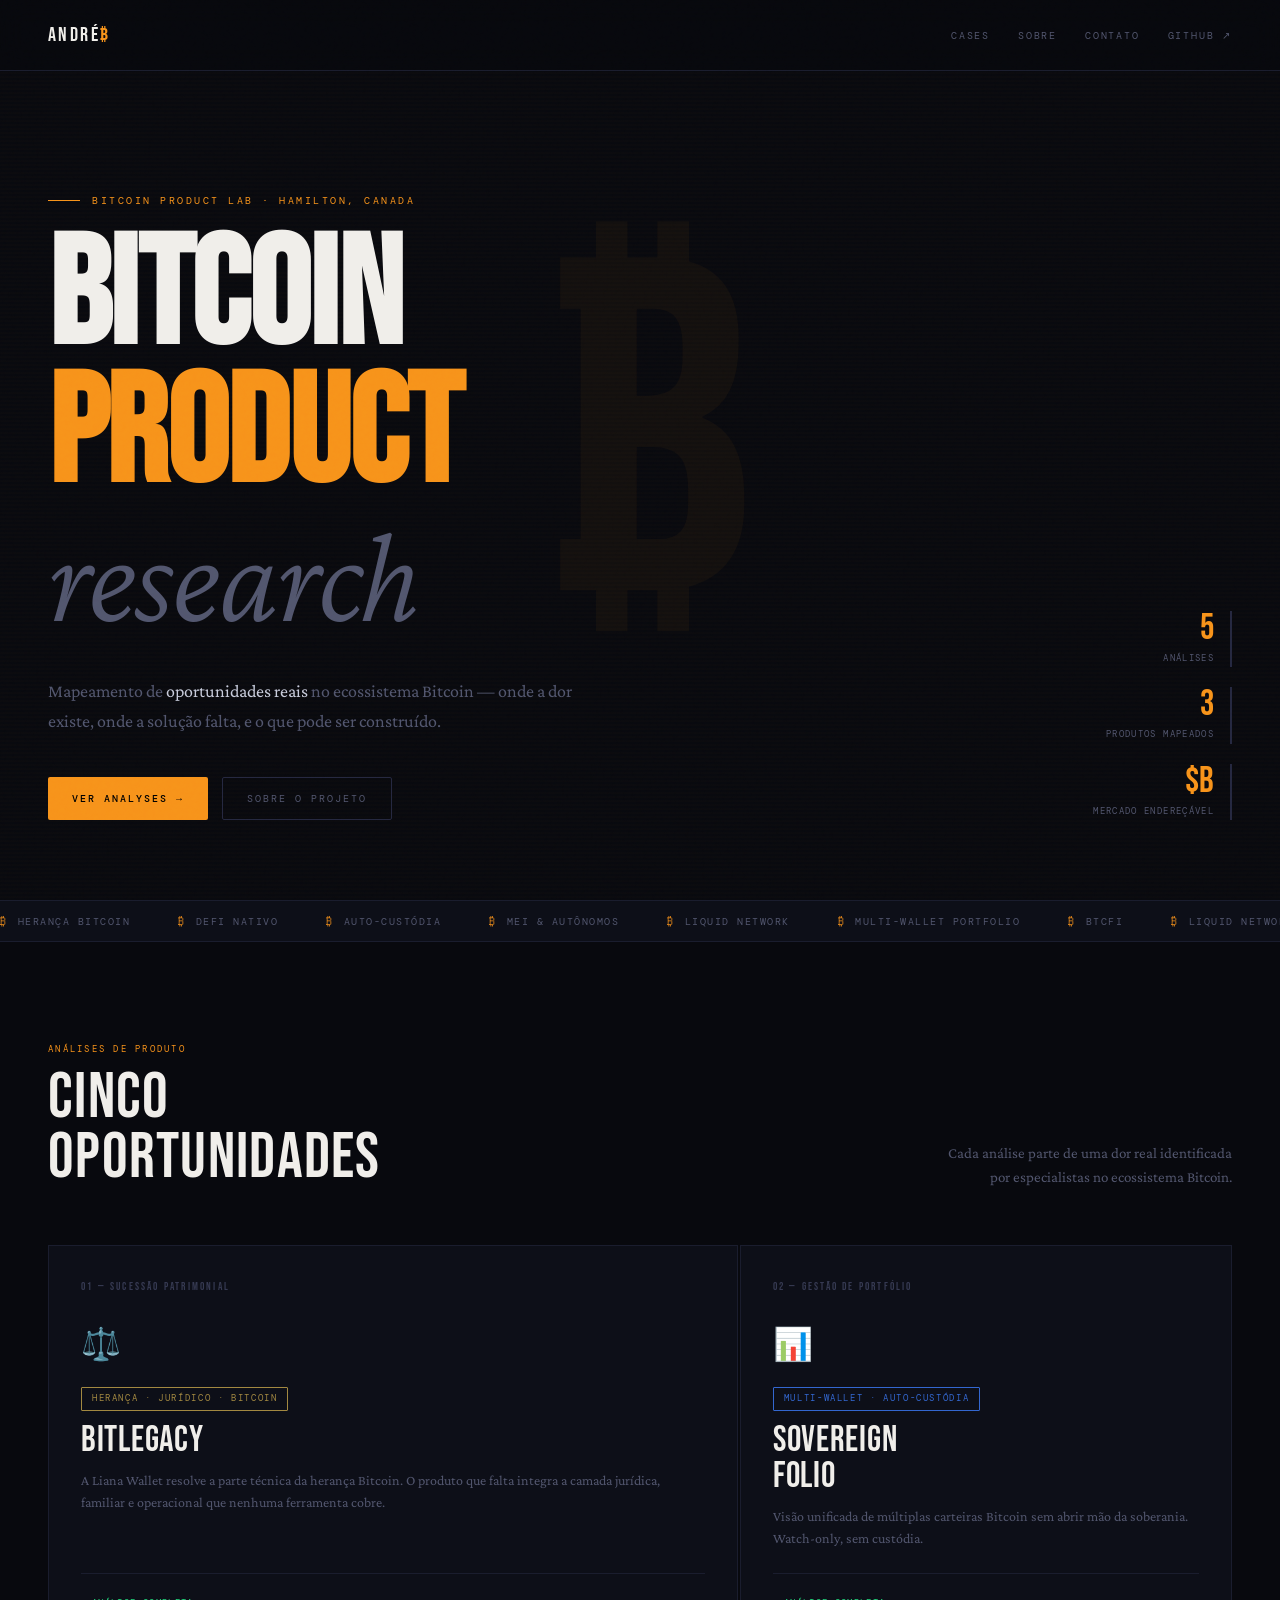
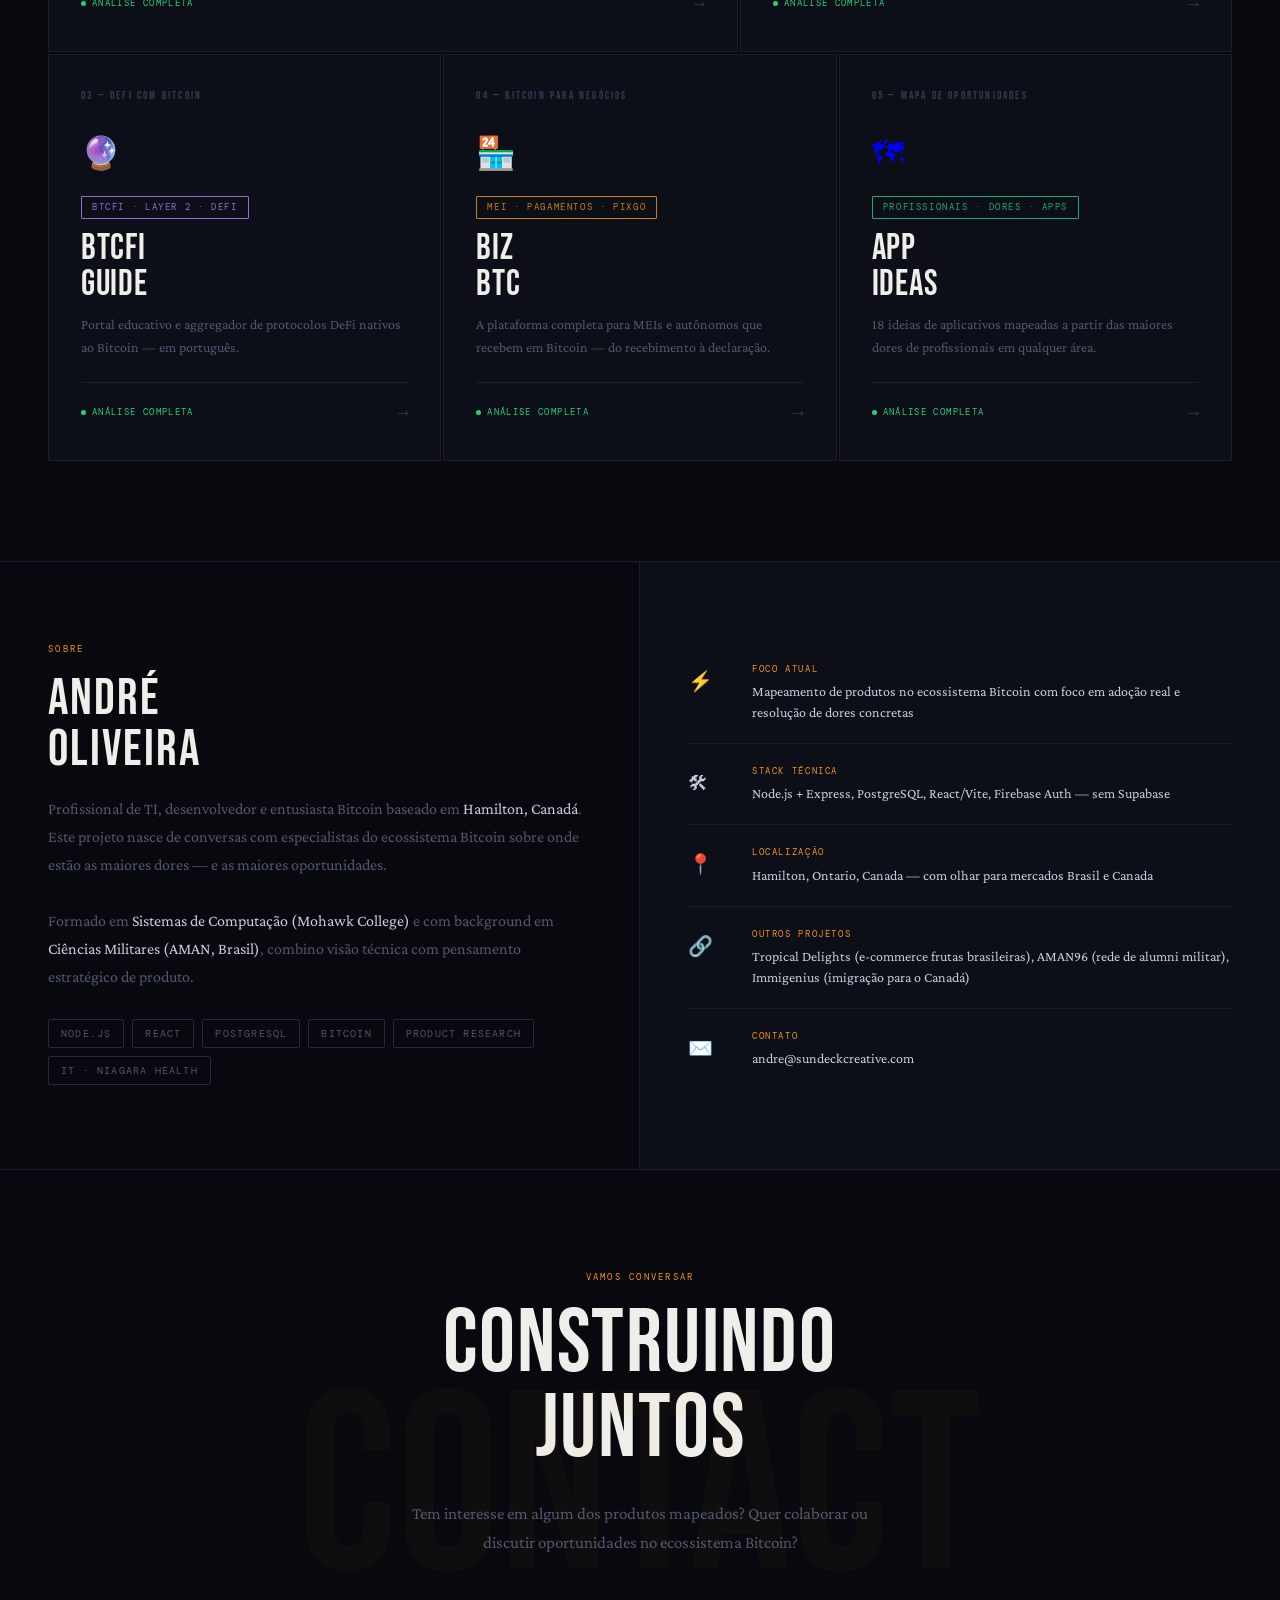
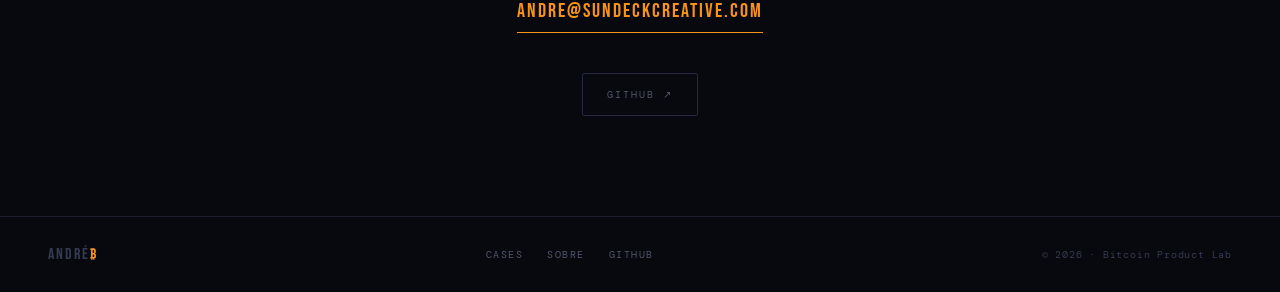
==== index.html @ 343fd231 "Add files via upload" ====
<!DOCTYPE html>
<html lang="pt-BR">
<head>
<meta charset="UTF-8">
<meta name="viewport" content="width=device-width, initial-scale=1.0">
<title>André Oliveira — Bitcoin Product Lab</title>
<meta name="description" content="Pesquisa e análise de produtos no ecossistema Bitcoin. Oportunidades reais, dores reais.">
<link rel="preconnect" href="https://fonts.googleapis.com">
<link href="https://fonts.googleapis.com/css2?family=Bebas+Neue&family=Crimson+Pro:ital,wght@0,300;0,400;0,600;1,300;1,400&family=DM+Mono:wght@300;400;500&display=swap" rel="stylesheet">
<style>
  *, *::before, *::after { box-sizing: border-box; margin: 0; padding: 0; }

  :root {
    --bg: #08090e;
    --s1: #0d0f18;
    --s2: #121520;
    --border: #1a1d2e;
    --border2: #252840;
    --btc: #f7931a;
    --btc-dim: rgba(247,147,26,0.08);
    --white: #f0eeea;
    --muted: #52566e;
    --muted2: #363a52;
    --text: #c8ccdc;
    --green: #22d37a;
  }

  html { scroll-behavior: smooth; }

  body {
    background: var(--bg);
    color: var(--text);
    font-family: 'DM Mono', monospace;
    font-size: 12px;
    line-height: 1.7;
    overflow-x: hidden;
    cursor: crosshair;
  }

  /* ── GRAIN ── */
  body::after {
    content: '';
    position: fixed; inset: 0;
    background-image: url("data:image/svg+xml,%3Csvg viewBox='0 0 256 256' xmlns='http://www.w3.org/2000/svg'%3E%3Cfilter id='n'%3E%3CfeTurbulence type='fractalNoise' baseFrequency='0.85' numOctaves='4' stitchTiles='stitch'/%3E%3C/filter%3E%3Crect width='100%25' height='100%25' filter='url(%23n)' opacity='0.035'/%3E%3C/svg%3E");
    pointer-events: none;
    z-index: 9999;
    mix-blend-mode: overlay;
  }

  /* ── NAV ── */
  nav {
    position: fixed; top: 0; left: 0; right: 0;
    z-index: 100;
    display: flex;
    justify-content: space-between;
    align-items: center;
    padding: 18px 48px;
    background: rgba(8,9,14,0.85);
    backdrop-filter: blur(12px);
    border-bottom: 1px solid var(--border);
  }

  .nav-logo {
    font-family: 'Bebas Neue', sans-serif;
    font-size: 20px;
    letter-spacing: 0.12em;
    color: var(--white);
    text-decoration: none;
  }

  .nav-logo span { color: var(--btc); }

  .nav-links {
    display: flex;
    gap: 28px;
    list-style: none;
  }

  .nav-links a {
    color: var(--muted);
    text-decoration: none;
    font-size: 10px;
    letter-spacing: 0.18em;
    text-transform: uppercase;
    transition: color 0.2s;
  }

  .nav-links a:hover { color: var(--btc); }

  /* ── HERO ── */
  .hero {
    min-height: 100vh;
    display: flex;
    flex-direction: column;
    justify-content: flex-end;
    padding: 0 48px 80px;
    position: relative;
    overflow: hidden;
  }

  /* big BTC background letter */
  .hero-bg-letter {
    position: absolute;
    top: 50%;
    left: 50%;
    transform: translate(-50%, -50%);
    font-family: 'Bebas Neue', sans-serif;
    font-size: clamp(300px, 40vw, 600px);
    color: rgba(247,147,26,0.04);
    pointer-events: none;
    user-select: none;
    letter-spacing: -0.05em;
    line-height: 1;
  }

  /* scan lines */
  .hero::before {
    content: '';
    position: absolute; inset: 0;
    background: repeating-linear-gradient(
      0deg,
      transparent,
      transparent 2px,
      rgba(247,147,26,0.012) 2px,
      rgba(247,147,26,0.012) 4px
    );
    pointer-events: none;
  }

  .hero-eyebrow {
    font-size: 10px;
    letter-spacing: 0.25em;
    text-transform: uppercase;
    color: var(--btc);
    margin-bottom: 20px;
    display: flex;
    align-items: center;
    gap: 12px;
    animation: fadeUp 0.8s ease both;
  }

  .hero-eyebrow::before {
    content: '';
    width: 32px; height: 1px;
    background: var(--btc);
  }

  h1 {
    font-family: 'Bebas Neue', sans-serif;
    font-size: clamp(72px, 12vw, 180px);
    line-height: 0.9;
    letter-spacing: -0.01em;
    color: var(--white);
    margin-bottom: 32px;
    animation: fadeUp 0.8s ease 0.1s both;
  }

  h1 .accent { color: var(--btc); }
  h1 .italic {
    font-family: 'Crimson Pro', serif;
    font-style: italic;
    font-weight: 300;
    font-size: 0.85em;
    color: var(--muted);
  }

  .hero-desc {
    max-width: 560px;
    font-family: 'Crimson Pro', serif;
    font-size: 18px;
    line-height: 1.7;
    color: var(--muted);
    margin-bottom: 40px;
    animation: fadeUp 0.8s ease 0.2s both;
  }

  .hero-desc strong { color: var(--text); font-weight: 400; }

  .hero-cta {
    display: flex;
    gap: 14px;
    animation: fadeUp 0.8s ease 0.3s both;
    flex-wrap: wrap;
  }

  .btn {
    display: inline-flex;
    align-items: center;
    gap: 8px;
    text-decoration: none;
    font-size: 10px;
    letter-spacing: 0.2em;
    text-transform: uppercase;
    padding: 12px 24px;
    border-radius: 2px;
    transition: all 0.2s;
    cursor: pointer;
  }

  .btn-primary {
    background: var(--btc);
    color: #000;
    font-weight: 500;
  }

  .btn-primary:hover {
    background: #ffa940;
    transform: translateY(-1px);
  }

  .btn-secondary {
    border: 1px solid var(--border2);
    color: var(--muted);
  }

  .btn-secondary:hover {
    border-color: var(--btc);
    color: var(--btc);
  }

  .hero-stats {
    position: absolute;
    right: 48px;
    bottom: 80px;
    display: flex;
    flex-direction: column;
    gap: 20px;
    animation: fadeUp 0.8s ease 0.4s both;
  }

  .hero-stat {
    text-align: right;
    border-right: 2px solid var(--border2);
    padding-right: 16px;
  }

  .stat-n {
    font-family: 'Bebas Neue', sans-serif;
    font-size: 36px;
    line-height: 1;
    color: var(--btc);
    display: block;
  }

  .stat-l {
    font-size: 9px;
    letter-spacing: 0.15em;
    text-transform: uppercase;
    color: var(--muted);
  }

  @keyframes fadeUp {
    from { opacity: 0; transform: translateY(24px); }
    to   { opacity: 1; transform: translateY(0); }
  }

  /* ── TICKER ── */
  .ticker {
    border-top: 1px solid var(--border);
    border-bottom: 1px solid var(--border);
    padding: 10px 0;
    overflow: hidden;
    background: var(--s1);
  }

  .ticker-inner {
    display: flex;
    gap: 48px;
    animation: ticker 30s linear infinite;
    white-space: nowrap;
  }

  .ticker-item {
    font-size: 10px;
    letter-spacing: 0.15em;
    text-transform: uppercase;
    color: var(--muted);
    display: flex;
    align-items: center;
    gap: 10px;
    flex-shrink: 0;
  }

  .ticker-item::before {
    content: '₿';
    color: var(--btc);
    font-size: 12px;
  }

  @keyframes ticker {
    from { transform: translateX(0); }
    to   { transform: translateX(-50%); }
  }

  /* ── CASES SECTION ── */
  .cases {
    padding: 100px 48px;
  }

  .cases-header {
    display: flex;
    justify-content: space-between;
    align-items: flex-end;
    margin-bottom: 56px;
    flex-wrap: wrap;
    gap: 20px;
  }

  .cases-eyebrow {
    font-size: 9px;
    letter-spacing: 0.25em;
    text-transform: uppercase;
    color: var(--btc);
    margin-bottom: 10px;
  }

  .cases-title {
    font-family: 'Bebas Neue', sans-serif;
    font-size: clamp(36px, 5vw, 64px);
    line-height: 0.95;
    color: var(--white);
    letter-spacing: 0.02em;
  }

  .cases-sub {
    font-family: 'Crimson Pro', serif;
    font-size: 15px;
    color: var(--muted);
    max-width: 300px;
    line-height: 1.6;
    text-align: right;
  }

  /* case grid */
  .cases-grid {
    display: grid;
    grid-template-columns: repeat(12, 1fr);
    grid-template-rows: auto auto;
    gap: 2px;
  }

  .case-card {
    text-decoration: none;
    background: var(--s1);
    border: 1px solid var(--border);
    padding: 32px;
    display: flex;
    flex-direction: column;
    justify-content: space-between;
    min-height: 280px;
    transition: all 0.3s;
    position: relative;
    overflow: hidden;
    group: true;
  }

  .case-card::before {
    content: '';
    position: absolute;
    bottom: 0; left: 0; right: 0;
    height: 2px;
    background: var(--card-color, var(--btc));
    transform: scaleX(0);
    transform-origin: left;
    transition: transform 0.4s;
  }

  .case-card:hover {
    background: var(--s2);
    border-color: var(--card-color, var(--btc));
    transform: translateY(-3px);
  }

  .case-card:hover::before { transform: scaleX(1); }

  /* large card */
  .case-card.large { grid-column: span 7; }
  .case-card.small { grid-column: span 5; }
  .case-card.wide  { grid-column: span 4; }

  .case-num {
    font-family: 'Bebas Neue', sans-serif;
    font-size: 11px;
    letter-spacing: 0.2em;
    color: var(--muted2);
    margin-bottom: 20px;
  }

  .case-icon {
    font-size: 32px;
    margin-bottom: 16px;
    display: block;
  }

  .case-tag {
    display: inline-block;
    font-size: 9px;
    letter-spacing: 0.18em;
    text-transform: uppercase;
    color: var(--card-color, var(--btc));
    border: 1px solid var(--card-color, var(--btc));
    padding: 3px 10px;
    border-radius: 1px;
    margin-bottom: 12px;
    opacity: 0.8;
  }

  .case-title {
    font-family: 'Bebas Neue', sans-serif;
    font-size: clamp(22px, 3vw, 36px);
    line-height: 1.0;
    letter-spacing: 0.02em;
    color: var(--white);
    margin-bottom: 10px;
  }

  .case-desc {
    font-family: 'Crimson Pro', serif;
    font-size: 14px;
    color: var(--muted);
    line-height: 1.6;
    flex: 1;
    margin-bottom: 24px;
  }

  .case-footer {
    display: flex;
    justify-content: space-between;
    align-items: center;
    border-top: 1px solid var(--border);
    padding-top: 14px;
  }

  .case-status {
    font-size: 9px;
    letter-spacing: 0.15em;
    text-transform: uppercase;
    color: var(--green);
    display: flex;
    align-items: center;
    gap: 6px;
  }

  .case-status::before {
    content: '';
    width: 5px; height: 5px;
    border-radius: 50%;
    background: var(--green);
  }

  .case-arrow {
    color: var(--muted2);
    font-size: 18px;
    transition: color 0.2s, transform 0.2s;
  }

  .case-card:hover .case-arrow {
    color: var(--card-color, var(--btc));
    transform: translateX(4px);
  }

  /* ── ABOUT STRIP ── */
  .about-strip {
    border-top: 1px solid var(--border);
    border-bottom: 1px solid var(--border);
    display: grid;
    grid-template-columns: 1fr 1fr;
  }

  .about-left {
    padding: 80px 48px;
    border-right: 1px solid var(--border);
  }

  .about-right {
    padding: 80px 48px;
    background: var(--s1);
  }

  .about-eyebrow {
    font-size: 9px;
    letter-spacing: 0.25em;
    text-transform: uppercase;
    color: var(--btc);
    margin-bottom: 16px;
  }

  .about-name {
    font-family: 'Bebas Neue', sans-serif;
    font-size: clamp(32px, 4vw, 52px);
    color: var(--white);
    letter-spacing: 0.04em;
    line-height: 1;
    margin-bottom: 20px;
  }

  .about-bio {
    font-family: 'Crimson Pro', serif;
    font-size: 16px;
    line-height: 1.75;
    color: var(--muted);
    margin-bottom: 28px;
  }

  .about-bio strong { color: var(--text); font-weight: 400; }

  .about-tags {
    display: flex;
    flex-wrap: wrap;
    gap: 8px;
  }

  .about-tag {
    font-size: 10px;
    letter-spacing: 0.12em;
    text-transform: uppercase;
    color: var(--muted);
    border: 1px solid var(--border2);
    padding: 5px 12px;
    border-radius: 2px;
  }

  .about-items { display: flex; flex-direction: column; gap: 0; }

  .about-item {
    display: grid;
    grid-template-columns: 48px 1fr;
    gap: 16px;
    padding: 20px 0;
    border-bottom: 1px solid var(--border);
    align-items: start;
  }

  .about-item:last-child { border-bottom: none; }

  .ai-icon { font-size: 20px; padding-top: 2px; }
  .ai-label { font-size: 9px; letter-spacing: 0.18em; text-transform: uppercase; color: var(--btc); margin-bottom: 4px; }
  .ai-val { font-family: 'Crimson Pro', serif; font-size: 14px; color: var(--text); line-height: 1.5; }

  /* ── CONTACT ── */
  .contact {
    padding: 100px 48px;
    text-align: center;
    position: relative;
    overflow: hidden;
  }

  .contact::before {
    content: 'CONTACT';
    position: absolute;
    top: 50%;
    left: 50%;
    transform: translate(-50%, -50%);
    font-family: 'Bebas Neue', sans-serif;
    font-size: clamp(100px, 20vw, 280px);
    color: rgba(247,147,26,0.03);
    pointer-events: none;
    white-space: nowrap;
  }

  .contact-eyebrow {
    font-size: 9px;
    letter-spacing: 0.25em;
    text-transform: uppercase;
    color: var(--btc);
    margin-bottom: 16px;
  }

  .contact-title {
    font-family: 'Bebas Neue', sans-serif;
    font-size: clamp(40px, 7vw, 96px);
    color: var(--white);
    line-height: 0.95;
    margin-bottom: 28px;
    letter-spacing: 0.02em;
  }

  .contact-sub {
    font-family: 'Crimson Pro', serif;
    font-size: 17px;
    color: var(--muted);
    max-width: 480px;
    margin: 0 auto 36px;
    line-height: 1.7;
  }

  .contact-email {
    font-family: 'Bebas Neue', sans-serif;
    font-size: 20px;
    letter-spacing: 0.1em;
    color: var(--btc);
    text-decoration: none;
    display: inline-block;
    border-bottom: 1px solid var(--btc);
    padding-bottom: 4px;
    margin-bottom: 40px;
    transition: opacity 0.2s;
  }

  .contact-email:hover { opacity: 0.7; }

  /* ── FOOTER ── */
  footer {
    border-top: 1px solid var(--border);
    padding: 24px 48px;
    display: flex;
    justify-content: space-between;
    align-items: center;
    flex-wrap: wrap;
    gap: 12px;
  }

  .footer-logo {
    font-family: 'Bebas Neue', sans-serif;
    font-size: 16px;
    letter-spacing: 0.12em;
    color: var(--muted2);
    text-decoration: none;
  }

  .footer-logo span { color: var(--btc); }

  .footer-links {
    display: flex;
    gap: 24px;
    list-style: none;
  }

  .footer-links a {
    font-size: 10px;
    letter-spacing: 0.15em;
    text-transform: uppercase;
    color: var(--muted);
    text-decoration: none;
    transition: color 0.2s;
  }

  .footer-links a:hover { color: var(--btc); }

  .footer-copy {
    font-size: 10px;
    color: var(--muted2);
    letter-spacing: 0.08em;
  }

  /* ── RESPONSIVE ── */
  @media (max-width: 900px) {
    nav { padding: 16px 24px; }
    .nav-links { display: none; }
    .hero { padding: 80px 24px 60px; }
    .hero-stats { display: none; }
    .cases { padding: 60px 24px; }
    .cases-grid { grid-template-columns: 1fr; }
    .case-card.large, .case-card.small, .case-card.wide { grid-column: span 1; }
    .about-strip { grid-template-columns: 1fr; }
    .about-left { border-right: none; border-bottom: 1px solid var(--border); }
    .about-left, .about-right { padding: 48px 24px; }
    .contact { padding: 60px 24px; }
    footer { padding: 20px 24px; flex-direction: column; text-align: center; }
    .cases-sub { text-align: left; max-width: 100%; }
  }
</style>
</head>
<body>

<!-- NAV -->
<nav>
  <a href="/" class="nav-logo">André<span>₿</span></a>
  <ul class="nav-links">
    <li><a href="#cases">Cases</a></li>
    <li><a href="#sobre">Sobre</a></li>
    <li><a href="#contato">Contato</a></li>
    <li><a href="https://github.com/sunda290" target="_blank">GitHub ↗</a></li>
  </ul>
</nav>

<!-- HERO -->
<section class="hero">
  <div class="hero-bg-letter">₿</div>

  <div class="hero-eyebrow">Bitcoin Product Lab · Hamilton, Canada</div>

  <h1>
    BITCOIN<br>
    <span class="accent">PRODUCT</span><br>
    <span class="italic">research</span>
  </h1>

  <p class="hero-desc">
    Mapeamento de <strong>oportunidades reais</strong> no ecossistema Bitcoin — onde a dor existe, onde a solução falta, e o que pode ser construído.
  </p>

  <div class="hero-cta">
    <a href="#cases" class="btn btn-primary">Ver analyses →</a>
    <a href="#sobre" class="btn btn-secondary">Sobre o projeto</a>
  </div>

  <div class="hero-stats">
    <div class="hero-stat">
      <span class="stat-n">5</span>
      <span class="stat-l">Análises</span>
    </div>
    <div class="hero-stat">
      <span class="stat-n">3</span>
      <span class="stat-l">Produtos mapeados</span>
    </div>
    <div class="hero-stat">
      <span class="stat-n">$B</span>
      <span class="stat-l">Mercado endereçável</span>
    </div>
  </div>
</section>

<!-- TICKER -->
<div class="ticker">
  <div class="ticker-inner">
    <span class="ticker-item">Herança Bitcoin</span>
    <span class="ticker-item">DeFi Nativo</span>
    <span class="ticker-item">Auto-custódia</span>
    <span class="ticker-item">MEI &amp; Autônomos</span>
    <span class="ticker-item">Liquid Network</span>
    <span class="ticker-item">Multi-wallet Portfolio</span>
    <span class="ticker-item">BTCFi</span>
    <span class="ticker-item">Liquid Network</span>
    <span class="ticker-item">Herança Bitcoin</span>
    <span class="ticker-item">DeFi Nativo</span>
    <span class="ticker-item">Auto-custódia</span>
    <span class="ticker-item">MEI &amp; Autônomos</span>
    <span class="ticker-item">Liquid Network</span>
    <span class="ticker-item">Multi-wallet Portfolio</span>
    <span class="ticker-item">BTCFi</span>
    <span class="ticker-item">Liquid Network</span>
  </div>
</div>

<!-- CASES -->
<section class="cases" id="cases">
  <div class="cases-header">
    <div>
      <div class="cases-eyebrow">Análises de Produto</div>
      <div class="cases-title">CINCO<br>OPORTUNIDADES</div>
    </div>
    <p class="cases-sub">Cada análise parte de uma dor real identificada por especialistas no ecossistema Bitcoin.</p>
  </div>

  <div class="cases-grid">

    <!-- BitLegacy — LARGE -->
    <a href="bitlegacy/" class="case-card large" style="--card-color: #c9a84c">
      <div>
        <div class="case-num">01 — SUCESSÃO PATRIMONIAL</div>
        <span class="case-icon">⚖️</span>
        <div class="case-tag">Herança · Jurídico · Bitcoin</div>
        <div class="case-title">BITLEGACY</div>
        <p class="case-desc">A Liana Wallet resolve a parte técnica da herança Bitcoin. O produto que falta integra a camada jurídica, familiar e operacional que nenhuma ferramenta cobre.</p>
      </div>
      <div class="case-footer">
        <span class="case-status">Análise completa</span>
        <span class="case-arrow">→</span>
      </div>
    </a>

    <!-- SovereignFolio — SMALL -->
    <a href="sovereignfolio/" class="case-card small" style="--card-color: #3d7eff">
      <div>
        <div class="case-num">02 — GESTÃO DE PORTFÓLIO</div>
        <span class="case-icon">📊</span>
        <div class="case-tag">Multi-wallet · Auto-custódia</div>
        <div class="case-title">SOVEREIGN<br>FOLIO</div>
        <p class="case-desc">Visão unificada de múltiplas carteiras Bitcoin sem abrir mão da soberania. Watch-only, sem custódia.</p>
      </div>
      <div class="case-footer">
        <span class="case-status">Análise completa</span>
        <span class="case-arrow">→</span>
      </div>
    </a>

    <!-- BTCFi — WIDE -->
    <a href="btcfi/" class="case-card wide" style="--card-color: #a78bfa">
      <div>
        <div class="case-num">03 — DEFI COM BITCOIN</div>
        <span class="case-icon">🔮</span>
        <div class="case-tag">BTCFi · Layer 2 · DeFi</div>
        <div class="case-title">BTCFI<br>GUIDE</div>
        <p class="case-desc">Portal educativo e aggregador de protocolos DeFi nativos ao Bitcoin — em português.</p>
      </div>
      <div class="case-footer">
        <span class="case-status">Análise completa</span>
        <span class="case-arrow">→</span>
      </div>
    </a>

    <!-- BizBTC — WIDE -->
    <a href="bizbtc/" class="case-card wide" style="--card-color: #f59e0b">
      <div>
        <div class="case-num">04 — BITCOIN PARA NEGÓCIOS</div>
        <span class="case-icon">🏪</span>
        <div class="case-tag">MEI · Pagamentos · PixGo</div>
        <div class="case-title">BIZ<br>BTC</div>
        <p class="case-desc">A plataforma completa para MEIs e autônomos que recebem em Bitcoin — do recebimento à declaração.</p>
      </div>
      <div class="case-footer">
        <span class="case-status">Análise completa</span>
        <span class="case-arrow">→</span>
      </div>
    </a>

    <!-- App Ideas — WIDE -->
    <a href="bizbtc/" class="case-card wide" style="--card-color: #22d37a">
      <div>
        <div class="case-num">05 — MAPA DE OPORTUNIDADES</div>
        <span class="case-icon">🗺</span>
        <div class="case-tag">Profissionais · Dores · Apps</div>
        <div class="case-title">APP<br>IDEAS</div>
        <p class="case-desc">18 ideias de aplicativos mapeadas a partir das maiores dores de profissionais em qualquer área.</p>
      </div>
      <div class="case-footer">
        <span class="case-status">Análise completa</span>
        <span class="case-arrow">→</span>
      </div>
    </a>

  </div>
</section>

<!-- ABOUT -->
<div class="about-strip" id="sobre">
  <div class="about-left">
    <div class="about-eyebrow">Sobre</div>
    <div class="about-name">ANDRÉ<br>OLIVEIRA</div>
    <p class="about-bio">
      Profissional de TI, desenvolvedor e entusiasta Bitcoin baseado em <strong>Hamilton, Canadá</strong>. Este projeto nasce de conversas com especialistas do ecossistema Bitcoin sobre onde estão as maiores dores — e as maiores oportunidades.
    </p>
    <p class="about-bio">
      Formado em <strong>Sistemas de Computação (Mohawk College)</strong> e com background em <strong>Ciências Militares (AMAN, Brasil)</strong>, combino visão técnica com pensamento estratégico de produto.
    </p>
    <div class="about-tags">
      <span class="about-tag">Node.js</span>
      <span class="about-tag">React</span>
      <span class="about-tag">PostgreSQL</span>
      <span class="about-tag">Bitcoin</span>
      <span class="about-tag">Product Research</span>
      <span class="about-tag">IT · Niagara Health</span>
    </div>
  </div>

  <div class="about-right">
    <div class="about-items">
      <div class="about-item">
        <span class="ai-icon">⚡</span>
        <div>
          <div class="ai-label">Foco atual</div>
          <div class="ai-val">Mapeamento de produtos no ecossistema Bitcoin com foco em adoção real e resolução de dores concretas</div>
        </div>
      </div>
      <div class="about-item">
        <span class="ai-icon">🛠</span>
        <div>
          <div class="ai-label">Stack técnica</div>
          <div class="ai-val">Node.js + Express, PostgreSQL, React/Vite, Firebase Auth — sem Supabase</div>
        </div>
      </div>
      <div class="about-item">
        <span class="ai-icon">📍</span>
        <div>
          <div class="ai-label">Localização</div>
          <div class="ai-val">Hamilton, Ontario, Canada — com olhar para mercados Brasil e Canada</div>
        </div>
      </div>
      <div class="about-item">
        <span class="ai-icon">🔗</span>
        <div>
          <div class="ai-label">Outros projetos</div>
          <div class="ai-val">Tropical Delights (e-commerce frutas brasileiras), AMAN96 (rede de alumni militar), Immigenius (imigração para o Canadá)</div>
        </div>
      </div>
      <div class="about-item">
        <span class="ai-icon">✉️</span>
        <div>
          <div class="ai-label">Contato</div>
          <div class="ai-val">andre@sundeckcreative.com</div>
        </div>
      </div>
    </div>
  </div>
</div>

<!-- CONTACT -->
<section class="contact" id="contato">
  <div class="contact-eyebrow">Vamos conversar</div>
  <div class="contact-title">CONSTRUINDO<br>JUNTOS</div>
  <p class="contact-sub">Tem interesse em algum dos produtos mapeados? Quer colaborar ou discutir oportunidades no ecossistema Bitcoin?</p>
  <a href="mailto:andre@sundeckcreative.com" class="contact-email">andre@sundeckcreative.com</a>
  <br>
  <div class="hero-cta" style="justify-content: center">
    <a href="https://github.com/sunda290" target="_blank" class="btn btn-secondary">GitHub ↗</a>
  </div>
</section>

<!-- FOOTER -->
<footer>
  <a href="/" class="footer-logo">André<span>₿</span></a>
  <ul class="footer-links">
    <li><a href="#cases">Cases</a></li>
    <li><a href="#sobre">Sobre</a></li>
    <li><a href="https://github.com/sunda290" target="_blank">GitHub</a></li>
  </ul>
  <span class="footer-copy">© 2026 · Bitcoin Product Lab</span>
</footer>

</body>
</html>
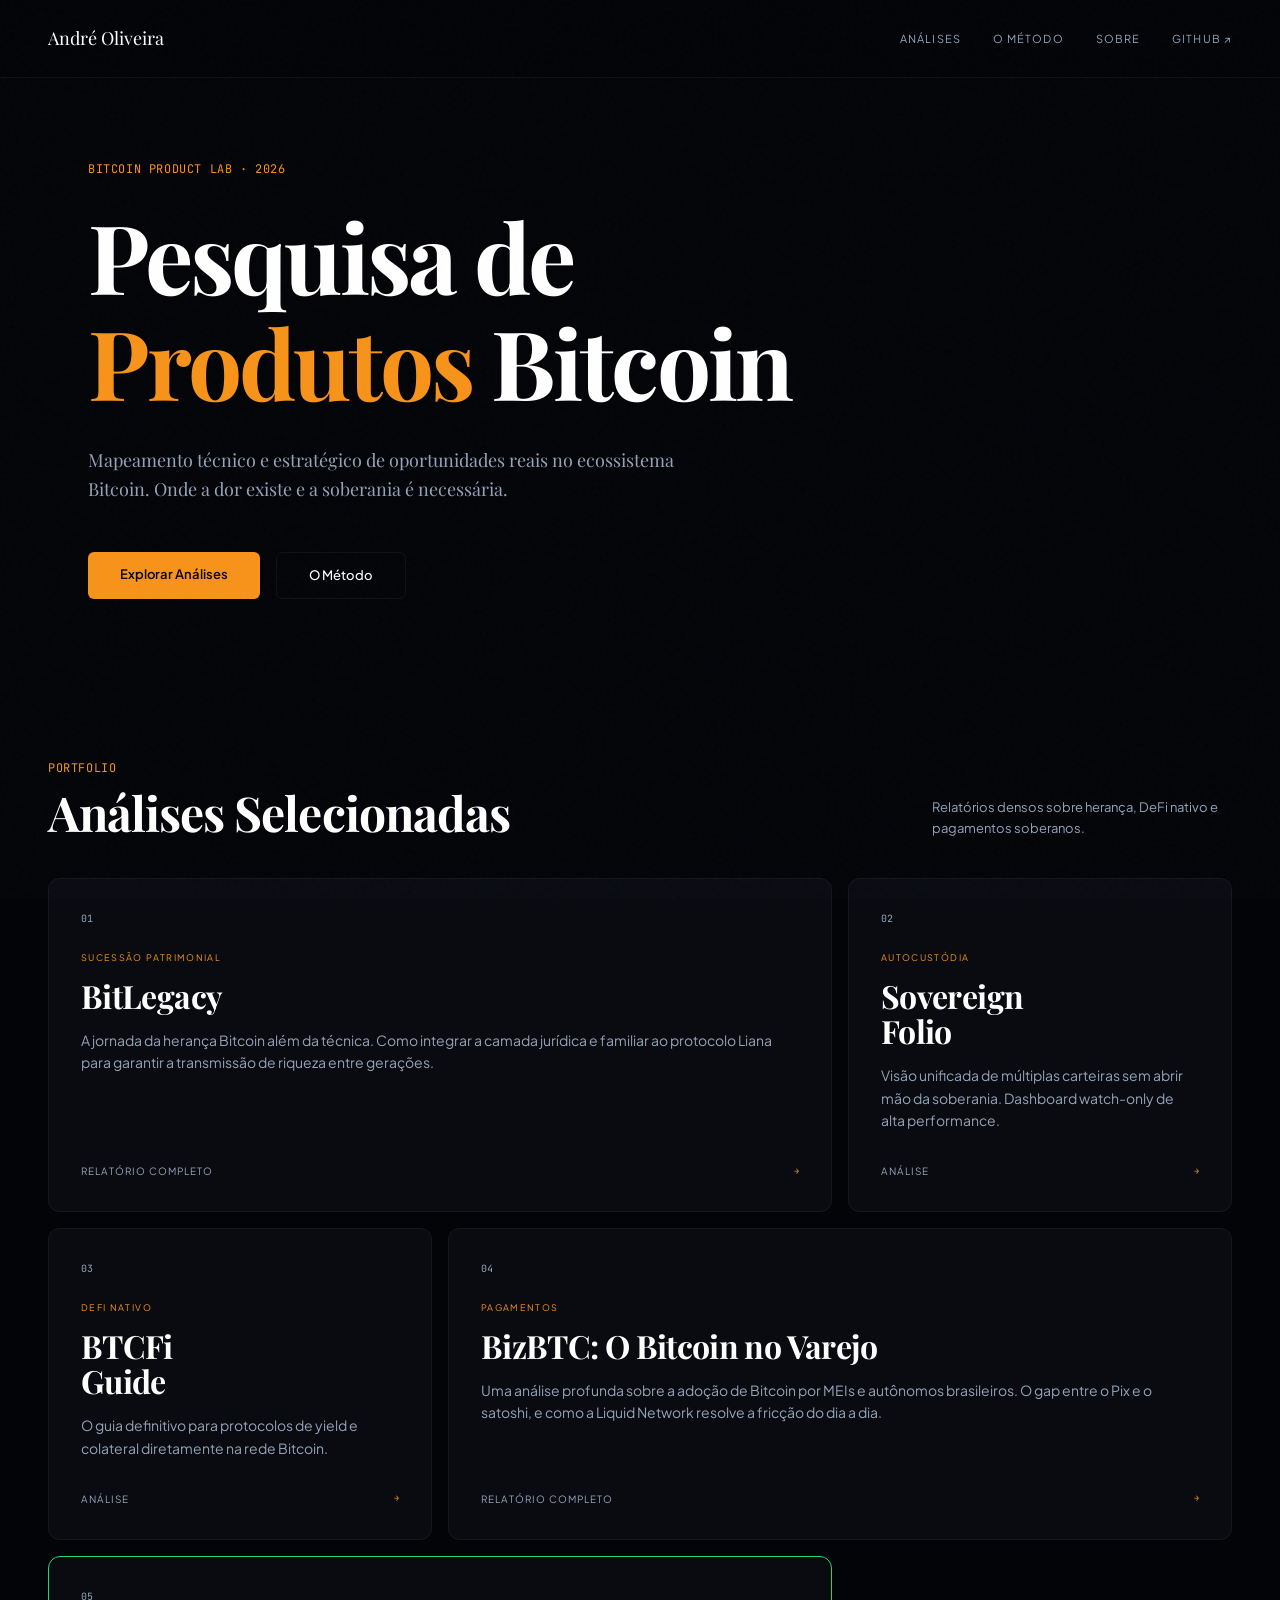
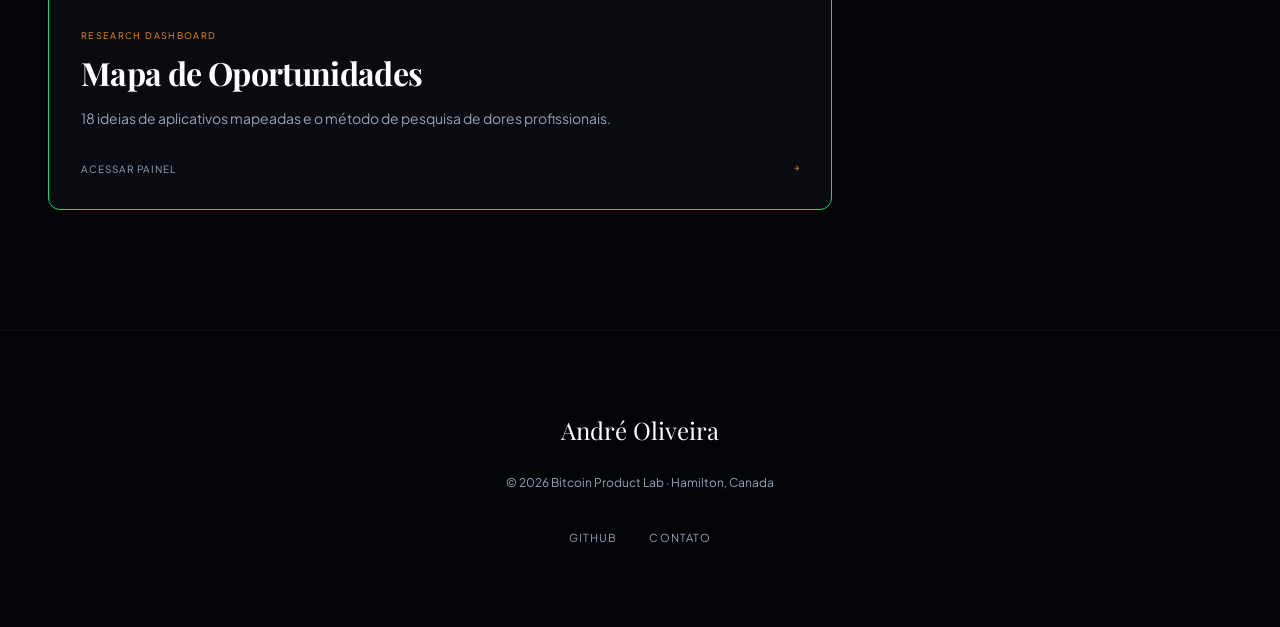
==== commit fe481ad5: "Redesign completo: Estética editorial premium e ajuste de navegação" ====
--- a/index.html
+++ b/index.html
@@ -1,912 +1,236 @@
 <!DOCTYPE html>
 <html lang="pt-BR">
 <head>
-<meta charset="UTF-8">
-<meta name="viewport" content="width=device-width, initial-scale=1.0">
-<title>André Oliveira — Bitcoin Product Lab</title>
-<meta name="description" content="Pesquisa e análise de produtos no ecossistema Bitcoin. Oportunidades reais, dores reais.">
-<link rel="preconnect" href="https://fonts.googleapis.com">
-<link href="https://fonts.googleapis.com/css2?family=Bebas+Neue&family=Crimson+Pro:ital,wght@0,300;0,400;0,600;1,300;1,400&family=DM+Mono:wght@300;400;500&display=swap" rel="stylesheet">
-<style>
-  *, *::before, *::after { box-sizing: border-box; margin: 0; padding: 0; }
-
-  :root {
-    --bg: #08090e;
-    --s1: #0d0f18;
-    --s2: #121520;
-    --border: #1a1d2e;
-    --border2: #252840;
-    --btc: #f7931a;
-    --btc-dim: rgba(247,147,26,0.08);
-    --white: #f0eeea;
-    --muted: #52566e;
-    --muted2: #363a52;
-    --text: #c8ccdc;
-    --green: #22d37a;
-  }
-
-  html { scroll-behavior: smooth; }
-
-  body {
-    background: var(--bg);
-    color: var(--text);
-    font-family: 'DM Mono', monospace;
-    font-size: 12px;
-    line-height: 1.7;
-    overflow-x: hidden;
-    cursor: crosshair;
-  }
-
-  /* ── GRAIN ── */
-  body::after {
-    content: '';
-    position: fixed; inset: 0;
-    background-image: url("data:image/svg+xml,%3Csvg viewBox='0 0 256 256' xmlns='http://www.w3.org/2000/svg'%3E%3Cfilter id='n'%3E%3CfeTurbulence type='fractalNoise' baseFrequency='0.85' numOctaves='4' stitchTiles='stitch'/%3E%3C/filter%3E%3Crect width='100%25' height='100%25' filter='url(%23n)' opacity='0.035'/%3E%3C/svg%3E");
-    pointer-events: none;
-    z-index: 9999;
-    mix-blend-mode: overlay;
-  }
-
-  /* ── NAV ── */
-  nav {
-    position: fixed; top: 0; left: 0; right: 0;
-    z-index: 100;
-    display: flex;
-    justify-content: space-between;
-    align-items: center;
-    padding: 18px 48px;
-    background: rgba(8,9,14,0.85);
-    backdrop-filter: blur(12px);
-    border-bottom: 1px solid var(--border);
-  }
-
-  .nav-logo {
-    font-family: 'Bebas Neue', sans-serif;
-    font-size: 20px;
-    letter-spacing: 0.12em;
-    color: var(--white);
-    text-decoration: none;
-  }
-
-  .nav-logo span { color: var(--btc); }
-
-  .nav-links {
-    display: flex;
-    gap: 28px;
-    list-style: none;
-  }
-
-  .nav-links a {
-    color: var(--muted);
-    text-decoration: none;
-    font-size: 10px;
-    letter-spacing: 0.18em;
-    text-transform: uppercase;
-    transition: color 0.2s;
-  }
-
-  .nav-links a:hover { color: var(--btc); }
-
-  /* ── HERO ── */
-  .hero {
-    min-height: 100vh;
-    display: flex;
-    flex-direction: column;
-    justify-content: flex-end;
-    padding: 0 48px 80px;
-    position: relative;
-    overflow: hidden;
-  }
-
-  /* big BTC background letter */
-  .hero-bg-letter {
-    position: absolute;
-    top: 50%;
-    left: 50%;
-    transform: translate(-50%, -50%);
-    font-family: 'Bebas Neue', sans-serif;
-    font-size: clamp(300px, 40vw, 600px);
-    color: rgba(247,147,26,0.04);
-    pointer-events: none;
-    user-select: none;
-    letter-spacing: -0.05em;
-    line-height: 1;
-  }
-
-  /* scan lines */
-  .hero::before {
-    content: '';
-    position: absolute; inset: 0;
-    background: repeating-linear-gradient(
-      0deg,
-      transparent,
-      transparent 2px,
-      rgba(247,147,26,0.012) 2px,
-      rgba(247,147,26,0.012) 4px
-    );
-    pointer-events: none;
-  }
-
-  .hero-eyebrow {
-    font-size: 10px;
-    letter-spacing: 0.25em;
-    text-transform: uppercase;
-    color: var(--btc);
-    margin-bottom: 20px;
-    display: flex;
-    align-items: center;
-    gap: 12px;
-    animation: fadeUp 0.8s ease both;
-  }
-
-  .hero-eyebrow::before {
-    content: '';
-    width: 32px; height: 1px;
-    background: var(--btc);
-  }
-
-  h1 {
-    font-family: 'Bebas Neue', sans-serif;
-    font-size: clamp(72px, 12vw, 180px);
-    line-height: 0.9;
-    letter-spacing: -0.01em;
-    color: var(--white);
-    margin-bottom: 32px;
-    animation: fadeUp 0.8s ease 0.1s both;
-  }
-
-  h1 .accent { color: var(--btc); }
-  h1 .italic {
-    font-family: 'Crimson Pro', serif;
-    font-style: italic;
-    font-weight: 300;
-    font-size: 0.85em;
-    color: var(--muted);
-  }
-
-  .hero-desc {
-    max-width: 560px;
-    font-family: 'Crimson Pro', serif;
-    font-size: 18px;
-    line-height: 1.7;
-    color: var(--muted);
-    margin-bottom: 40px;
-    animation: fadeUp 0.8s ease 0.2s both;
-  }
-
-  .hero-desc strong { color: var(--text); font-weight: 400; }
-
-  .hero-cta {
-    display: flex;
-    gap: 14px;
-    animation: fadeUp 0.8s ease 0.3s both;
-    flex-wrap: wrap;
-  }
-
-  .btn {
-    display: inline-flex;
-    align-items: center;
-    gap: 8px;
-    text-decoration: none;
-    font-size: 10px;
-    letter-spacing: 0.2em;
-    text-transform: uppercase;
-    padding: 12px 24px;
-    border-radius: 2px;
-    transition: all 0.2s;
-    cursor: pointer;
-  }
-
-  .btn-primary {
-    background: var(--btc);
-    color: #000;
-    font-weight: 500;
-  }
-
-  .btn-primary:hover {
-    background: #ffa940;
-    transform: translateY(-1px);
-  }
-
-  .btn-secondary {
-    border: 1px solid var(--border2);
-    color: var(--muted);
-  }
-
-  .btn-secondary:hover {
-    border-color: var(--btc);
-    color: var(--btc);
-  }
-
-  .hero-stats {
-    position: absolute;
-    right: 48px;
-    bottom: 80px;
-    display: flex;
-    flex-direction: column;
-    gap: 20px;
-    animation: fadeUp 0.8s ease 0.4s both;
-  }
-
-  .hero-stat {
-    text-align: right;
-    border-right: 2px solid var(--border2);
-    padding-right: 16px;
-  }
-
-  .stat-n {
-    font-family: 'Bebas Neue', sans-serif;
-    font-size: 36px;
-    line-height: 1;
-    color: var(--btc);
-    display: block;
-  }
-
-  .stat-l {
-    font-size: 9px;
-    letter-spacing: 0.15em;
-    text-transform: uppercase;
-    color: var(--muted);
-  }
-
-  @keyframes fadeUp {
-    from { opacity: 0; transform: translateY(24px); }
-    to   { opacity: 1; transform: translateY(0); }
-  }
-
-  /* ── TICKER ── */
-  .ticker {
-    border-top: 1px solid var(--border);
-    border-bottom: 1px solid var(--border);
-    padding: 10px 0;
-    overflow: hidden;
-    background: var(--s1);
-  }
-
-  .ticker-inner {
-    display: flex;
-    gap: 48px;
-    animation: ticker 30s linear infinite;
-    white-space: nowrap;
-  }
-
-  .ticker-item {
-    font-size: 10px;
-    letter-spacing: 0.15em;
-    text-transform: uppercase;
-    color: var(--muted);
-    display: flex;
-    align-items: center;
-    gap: 10px;
-    flex-shrink: 0;
-  }
-
-  .ticker-item::before {
-    content: '₿';
-    color: var(--btc);
-    font-size: 12px;
-  }
-
-  @keyframes ticker {
-    from { transform: translateX(0); }
-    to   { transform: translateX(-50%); }
-  }
-
-  /* ── CASES SECTION ── */
-  .cases {
-    padding: 100px 48px;
-  }
-
-  .cases-header {
-    display: flex;
-    justify-content: space-between;
-    align-items: flex-end;
-    margin-bottom: 56px;
-    flex-wrap: wrap;
-    gap: 20px;
-  }
-
-  .cases-eyebrow {
-    font-size: 9px;
-    letter-spacing: 0.25em;
-    text-transform: uppercase;
-    color: var(--btc);
-    margin-bottom: 10px;
-  }
-
-  .cases-title {
-    font-family: 'Bebas Neue', sans-serif;
-    font-size: clamp(36px, 5vw, 64px);
-    line-height: 0.95;
-    color: var(--white);
-    letter-spacing: 0.02em;
-  }
-
-  .cases-sub {
-    font-family: 'Crimson Pro', serif;
-    font-size: 15px;
-    color: var(--muted);
-    max-width: 300px;
-    line-height: 1.6;
-    text-align: right;
-  }
-
-  /* case grid */
-  .cases-grid {
-    display: grid;
-    grid-template-columns: repeat(12, 1fr);
-    grid-template-rows: auto auto;
-    gap: 2px;
-  }
-
-  .case-card {
-    text-decoration: none;
-    background: var(--s1);
-    border: 1px solid var(--border);
-    padding: 32px;
-    display: flex;
-    flex-direction: column;
-    justify-content: space-between;
-    min-height: 280px;
-    transition: all 0.3s;
-    position: relative;
-    overflow: hidden;
-    group: true;
-  }
-
-  .case-card::before {
-    content: '';
-    position: absolute;
-    bottom: 0; left: 0; right: 0;
-    height: 2px;
-    background: var(--card-color, var(--btc));
-    transform: scaleX(0);
-    transform-origin: left;
-    transition: transform 0.4s;
-  }
-
-  .case-card:hover {
-    background: var(--s2);
-    border-color: var(--card-color, var(--btc));
-    transform: translateY(-3px);
-  }
-
-  .case-card:hover::before { transform: scaleX(1); }
-
-  /* large card */
-  .case-card.large { grid-column: span 7; }
-  .case-card.small { grid-column: span 5; }
-  .case-card.wide  { grid-column: span 4; }
-
-  .case-num {
-    font-family: 'Bebas Neue', sans-serif;
-    font-size: 11px;
-    letter-spacing: 0.2em;
-    color: var(--muted2);
-    margin-bottom: 20px;
-  }
-
-  .case-icon {
-    font-size: 32px;
-    margin-bottom: 16px;
-    display: block;
-  }
-
-  .case-tag {
-    display: inline-block;
-    font-size: 9px;
-    letter-spacing: 0.18em;
-    text-transform: uppercase;
-    color: var(--card-color, var(--btc));
-    border: 1px solid var(--card-color, var(--btc));
-    padding: 3px 10px;
-    border-radius: 1px;
-    margin-bottom: 12px;
-    opacity: 0.8;
-  }
-
-  .case-title {
-    font-family: 'Bebas Neue', sans-serif;
-    font-size: clamp(22px, 3vw, 36px);
-    line-height: 1.0;
-    letter-spacing: 0.02em;
-    color: var(--white);
-    margin-bottom: 10px;
-  }
-
-  .case-desc {
-    font-family: 'Crimson Pro', serif;
-    font-size: 14px;
-    color: var(--muted);
-    line-height: 1.6;
-    flex: 1;
-    margin-bottom: 24px;
-  }
-
-  .case-footer {
-    display: flex;
-    justify-content: space-between;
-    align-items: center;
-    border-top: 1px solid var(--border);
-    padding-top: 14px;
-  }
-
-  .case-status {
-    font-size: 9px;
-    letter-spacing: 0.15em;
-    text-transform: uppercase;
-    color: var(--green);
-    display: flex;
-    align-items: center;
-    gap: 6px;
-  }
-
-  .case-status::before {
-    content: '';
-    width: 5px; height: 5px;
-    border-radius: 50%;
-    background: var(--green);
-  }
-
-  .case-arrow {
-    color: var(--muted2);
-    font-size: 18px;
-    transition: color 0.2s, transform 0.2s;
-  }
-
-  .case-card:hover .case-arrow {
-    color: var(--card-color, var(--btc));
-    transform: translateX(4px);
-  }
-
-  /* ── ABOUT STRIP ── */
-  .about-strip {
-    border-top: 1px solid var(--border);
-    border-bottom: 1px solid var(--border);
-    display: grid;
-    grid-template-columns: 1fr 1fr;
-  }
-
-  .about-left {
-    padding: 80px 48px;
-    border-right: 1px solid var(--border);
-  }
-
-  .about-right {
-    padding: 80px 48px;
-    background: var(--s1);
-  }
-
-  .about-eyebrow {
-    font-size: 9px;
-    letter-spacing: 0.25em;
-    text-transform: uppercase;
-    color: var(--btc);
-    margin-bottom: 16px;
-  }
-
-  .about-name {
-    font-family: 'Bebas Neue', sans-serif;
-    font-size: clamp(32px, 4vw, 52px);
-    color: var(--white);
-    letter-spacing: 0.04em;
-    line-height: 1;
-    margin-bottom: 20px;
-  }
-
-  .about-bio {
-    font-family: 'Crimson Pro', serif;
-    font-size: 16px;
-    line-height: 1.75;
-    color: var(--muted);
-    margin-bottom: 28px;
-  }
-
-  .about-bio strong { color: var(--text); font-weight: 400; }
-
-  .about-tags {
-    display: flex;
-    flex-wrap: wrap;
-    gap: 8px;
-  }
-
-  .about-tag {
-    font-size: 10px;
-    letter-spacing: 0.12em;
-    text-transform: uppercase;
-    color: var(--muted);
-    border: 1px solid var(--border2);
-    padding: 5px 12px;
-    border-radius: 2px;
-  }
-
-  .about-items { display: flex; flex-direction: column; gap: 0; }
-
-  .about-item {
-    display: grid;
-    grid-template-columns: 48px 1fr;
-    gap: 16px;
-    padding: 20px 0;
-    border-bottom: 1px solid var(--border);
-    align-items: start;
-  }
-
-  .about-item:last-child { border-bottom: none; }
-
-  .ai-icon { font-size: 20px; padding-top: 2px; }
-  .ai-label { font-size: 9px; letter-spacing: 0.18em; text-transform: uppercase; color: var(--btc); margin-bottom: 4px; }
-  .ai-val { font-family: 'Crimson Pro', serif; font-size: 14px; color: var(--text); line-height: 1.5; }
-
-  /* ── CONTACT ── */
-  .contact {
-    padding: 100px 48px;
-    text-align: center;
-    position: relative;
-    overflow: hidden;
-  }
-
-  .contact::before {
-    content: 'CONTACT';
-    position: absolute;
-    top: 50%;
-    left: 50%;
-    transform: translate(-50%, -50%);
-    font-family: 'Bebas Neue', sans-serif;
-    font-size: clamp(100px, 20vw, 280px);
-    color: rgba(247,147,26,0.03);
-    pointer-events: none;
-    white-space: nowrap;
-  }
-
-  .contact-eyebrow {
-    font-size: 9px;
-    letter-spacing: 0.25em;
-    text-transform: uppercase;
-    color: var(--btc);
-    margin-bottom: 16px;
-  }
-
-  .contact-title {
-    font-family: 'Bebas Neue', sans-serif;
-    font-size: clamp(40px, 7vw, 96px);
-    color: var(--white);
-    line-height: 0.95;
-    margin-bottom: 28px;
-    letter-spacing: 0.02em;
-  }
-
-  .contact-sub {
-    font-family: 'Crimson Pro', serif;
-    font-size: 17px;
-    color: var(--muted);
-    max-width: 480px;
-    margin: 0 auto 36px;
-    line-height: 1.7;
-  }
-
-  .contact-email {
-    font-family: 'Bebas Neue', sans-serif;
-    font-size: 20px;
-    letter-spacing: 0.1em;
-    color: var(--btc);
-    text-decoration: none;
-    display: inline-block;
-    border-bottom: 1px solid var(--btc);
-    padding-bottom: 4px;
-    margin-bottom: 40px;
-    transition: opacity 0.2s;
-  }
-
-  .contact-email:hover { opacity: 0.7; }
-
-  /* ── FOOTER ── */
-  footer {
-    border-top: 1px solid var(--border);
-    padding: 24px 48px;
-    display: flex;
-    justify-content: space-between;
-    align-items: center;
-    flex-wrap: wrap;
-    gap: 12px;
-  }
-
-  .footer-logo {
-    font-family: 'Bebas Neue', sans-serif;
-    font-size: 16px;
-    letter-spacing: 0.12em;
-    color: var(--muted2);
-    text-decoration: none;
-  }
-
-  .footer-logo span { color: var(--btc); }
-
-  .footer-links {
-    display: flex;
-    gap: 24px;
-    list-style: none;
-  }
-
-  .footer-links a {
-    font-size: 10px;
-    letter-spacing: 0.15em;
-    text-transform: uppercase;
-    color: var(--muted);
-    text-decoration: none;
-    transition: color 0.2s;
-  }
-
-  .footer-links a:hover { color: var(--btc); }
-
-  .footer-copy {
-    font-size: 10px;
-    color: var(--muted2);
-    letter-spacing: 0.08em;
-  }
-
-  /* ── RESPONSIVE ── */
-  @media (max-width: 900px) {
-    nav { padding: 16px 24px; }
-    .nav-links { display: none; }
-    .hero { padding: 80px 24px 60px; }
-    .hero-stats { display: none; }
-    .cases { padding: 60px 24px; }
-    .cases-grid { grid-template-columns: 1fr; }
-    .case-card.large, .case-card.small, .case-card.wide { grid-column: span 1; }
-    .about-strip { grid-template-columns: 1fr; }
-    .about-left { border-right: none; border-bottom: 1px solid var(--border); }
-    .about-left, .about-right { padding: 48px 24px; }
-    .contact { padding: 60px 24px; }
-    footer { padding: 20px 24px; flex-direction: column; text-align: center; }
-    .cases-sub { text-align: left; max-width: 100%; }
-  }
-</style>
+    <meta charset="UTF-8">
+    <meta name="viewport" content="width=device-width, initial-scale=1.0">
+    <title>André Oliveira — Bitcoin Product Lab</title>
+    <meta name="description" content="Mapeamento de oportunidades reais no ecossistema Bitcoin. Dores reais, soluções soberanas.">
+    <link rel="stylesheet" href="base.css">
+    <style>
+        .hero {
+            padding: 160px var(--p-page) 80px;
+            max-width: 1200px;
+            margin: 0 auto;
+            text-align: left;
+        }
+
+        .hero-eyebrow {
+            margin-bottom: 24px;
+        }
+
+        h1 {
+            font-size: clamp(48px, 8vw, 96px);
+            margin-bottom: 32px;
+            letter-spacing: -0.03em;
+        }
+
+        .hero-desc {
+            max-width: 600px;
+            font-size: 18px;
+            color: var(--text-muted);
+            margin-bottom: 48px;
+            font-family: 'Playfair Display', serif;
+        }
+
+        .section-header {
+            padding: 80px var(--p-page) 40px;
+            max-width: 1400px;
+            margin: 0 auto;
+            display: flex;
+            justify-content: space-between;
+            align-items: flex-end;
+        }
+
+        .cases-section {
+            padding: 0 var(--p-page) 120px;
+        }
+
+        .card-num {
+            font-size: 10px;
+            font-family: 'JetBrains Mono', monospace;
+            color: var(--text-muted);
+            margin-bottom: 24px;
+        }
+
+        .card-tag {
+            font-size: 9px;
+            text-transform: uppercase;
+            letter-spacing: 0.15em;
+            color: var(--accent);
+            margin-bottom: 12px;
+            display: inline-block;
+        }
+
+        .card-title {
+            font-size: 32px;
+            margin-bottom: 16px;
+        }
+
+        .card-desc {
+            font-size: 14px;
+            color: var(--text-muted);
+            line-height: 1.6;
+        }
+
+        .card-footer {
+            margin-top: auto;
+            padding-top: 32px;
+            display: flex;
+            justify-content: space-between;
+            align-items: center;
+            font-size: 10px;
+            color: var(--text-muted);
+            text-transform: uppercase;
+            letter-spacing: 0.1em;
+        }
+
+        footer {
+            padding: 80px var(--p-page);
+            border-top: 1px solid var(--border);
+            text-align: center;
+        }
+
+        .footer-logo {
+            font-family: 'Playfair Display', serif;
+            font-size: 24px;
+            color: var(--white);
+            text-decoration: none;
+            display: block;
+            margin-bottom: 24px;
+        }
+
+        .footer-links {
+            display: flex;
+            justify-content: center;
+            gap: 32px;
+            list-style: none;
+        }
+
+        @media (max-width: 900px) {
+            .hero { padding: 120px var(--p-mobile) 60px; }
+            .section-header { padding: 40px var(--p-mobile) 20px; flex-direction: column; align-items: flex-start; gap: 16px; }
+            .cases-section { padding: 0 var(--p-mobile) 80px; }
+        }
+    </style>
 </head>
 <body>
 
-<!-- NAV -->
-<nav>
-  <a href="/" class="nav-logo">André<span>₿</span></a>
-  <ul class="nav-links">
-    <li><a href="#cases">Cases</a></li>
-    <li><a href="#sobre">Sobre</a></li>
-    <li><a href="#contato">Contato</a></li>
-    <li><a href="https://github.com/sunda290" target="_blank">GitHub ↗</a></li>
-  </ul>
-</nav>
-
-<!-- HERO -->
-<section class="hero">
-  <div class="hero-bg-letter">₿</div>
-
-  <div class="hero-eyebrow">Bitcoin Product Lab · Hamilton, Canada</div>
-
-  <h1>
-    BITCOIN<br>
-    <span class="accent">PRODUCT</span><br>
-    <span class="italic">research</span>
-  </h1>
-
-  <p class="hero-desc">
-    Mapeamento de <strong>oportunidades reais</strong> no ecossistema Bitcoin — onde a dor existe, onde a solução falta, e o que pode ser construído.
-  </p>
-
-  <div class="hero-cta">
-    <a href="#cases" class="btn btn-primary">Ver analyses →</a>
-    <a href="#sobre" class="btn btn-secondary">Sobre o projeto</a>
-  </div>
-
-  <div class="hero-stats">
-    <div class="hero-stat">
-      <span class="stat-n">5</span>
-      <span class="stat-l">Análises</span>
-    </div>
-    <div class="hero-stat">
-      <span class="stat-n">3</span>
-      <span class="stat-l">Produtos mapeados</span>
-    </div>
-    <div class="hero-stat">
-      <span class="stat-n">$B</span>
-      <span class="stat-l">Mercado endereçável</span>
-    </div>
-  </div>
-</section>
-
-<!-- TICKER -->
-<div class="ticker">
-  <div class="ticker-inner">
-    <span class="ticker-item">Herança Bitcoin</span>
-    <span class="ticker-item">DeFi Nativo</span>
-    <span class="ticker-item">Auto-custódia</span>
-    <span class="ticker-item">MEI &amp; Autônomos</span>
-    <span class="ticker-item">Liquid Network</span>
-    <span class="ticker-item">Multi-wallet Portfolio</span>
-    <span class="ticker-item">BTCFi</span>
-    <span class="ticker-item">Liquid Network</span>
-    <span class="ticker-item">Herança Bitcoin</span>
-    <span class="ticker-item">DeFi Nativo</span>
-    <span class="ticker-item">Auto-custódia</span>
-    <span class="ticker-item">MEI &amp; Autônomos</span>
-    <span class="ticker-item">Liquid Network</span>
-    <span class="ticker-item">Multi-wallet Portfolio</span>
-    <span class="ticker-item">BTCFi</span>
-    <span class="ticker-item">Liquid Network</span>
-  </div>
-</div>
-
-<!-- CASES -->
-<section class="cases" id="cases">
-  <div class="cases-header">
-    <div>
-      <div class="cases-eyebrow">Análises de Produto</div>
-      <div class="cases-title">CINCO<br>OPORTUNIDADES</div>
-    </div>
-    <p class="cases-sub">Cada análise parte de uma dor real identificada por especialistas no ecossistema Bitcoin.</p>
-  </div>
-
-  <div class="cases-grid">
-
-    <!-- BitLegacy — LARGE -->
-    <a href="bitlegacy/" class="case-card large" style="--card-color: #c9a84c">
-      <div>
-        <div class="case-num">01 — SUCESSÃO PATRIMONIAL</div>
-        <span class="case-icon">⚖️</span>
-        <div class="case-tag">Herança · Jurídico · Bitcoin</div>
-        <div class="case-title">BITLEGACY</div>
-        <p class="case-desc">A Liana Wallet resolve a parte técnica da herança Bitcoin. O produto que falta integra a camada jurídica, familiar e operacional que nenhuma ferramenta cobre.</p>
-      </div>
-      <div class="case-footer">
-        <span class="case-status">Análise completa</span>
-        <span class="case-arrow">→</span>
-      </div>
-    </a>
-
-    <!-- SovereignFolio — SMALL -->
-    <a href="sovereignfolio/" class="case-card small" style="--card-color: #3d7eff">
-      <div>
-        <div class="case-num">02 — GESTÃO DE PORTFÓLIO</div>
-        <span class="case-icon">📊</span>
-        <div class="case-tag">Multi-wallet · Auto-custódia</div>
-        <div class="case-title">SOVEREIGN<br>FOLIO</div>
-        <p class="case-desc">Visão unificada de múltiplas carteiras Bitcoin sem abrir mão da soberania. Watch-only, sem custódia.</p>
-      </div>
-      <div class="case-footer">
-        <span class="case-status">Análise completa</span>
-        <span class="case-arrow">→</span>
-      </div>
-    </a>
-
-    <!-- BTCFi — WIDE -->
-    <a href="btcfi/" class="case-card wide" style="--card-color: #a78bfa">
-      <div>
-        <div class="case-num">03 — DEFI COM BITCOIN</div>
-        <span class="case-icon">🔮</span>
-        <div class="case-tag">BTCFi · Layer 2 · DeFi</div>
-        <div class="case-title">BTCFI<br>GUIDE</div>
-        <p class="case-desc">Portal educativo e aggregador de protocolos DeFi nativos ao Bitcoin — em português.</p>
-      </div>
-      <div class="case-footer">
-        <span class="case-status">Análise completa</span>
-        <span class="case-arrow">→</span>
-      </div>
-    </a>
-
-    <!-- BizBTC — WIDE -->
-    <a href="bizbtc/" class="case-card wide" style="--card-color: #f59e0b">
-      <div>
-        <div class="case-num">04 — BITCOIN PARA NEGÓCIOS</div>
-        <span class="case-icon">🏪</span>
-        <div class="case-tag">MEI · Pagamentos · PixGo</div>
-        <div class="case-title">BIZ<br>BTC</div>
-        <p class="case-desc">A plataforma completa para MEIs e autônomos que recebem em Bitcoin — do recebimento à declaração.</p>
-      </div>
-      <div class="case-footer">
-        <span class="case-status">Análise completa</span>
-        <span class="case-arrow">→</span>
-      </div>
-    </a>
-
-    <!-- App Ideas — WIDE -->
-    <a href="bizbtc/" class="case-card wide" style="--card-color: #22d37a">
-      <div>
-        <div class="case-num">05 — MAPA DE OPORTUNIDADES</div>
-        <span class="case-icon">🗺</span>
-        <div class="case-tag">Profissionais · Dores · Apps</div>
-        <div class="case-title">APP<br>IDEAS</div>
-        <p class="case-desc">18 ideias de aplicativos mapeadas a partir das maiores dores de profissionais em qualquer área.</p>
-      </div>
-      <div class="case-footer">
-        <span class="case-status">Análise completa</span>
-        <span class="case-arrow">→</span>
-      </div>
-    </a>
-
-  </div>
-</section>
-
-<!-- ABOUT -->
-<div class="about-strip" id="sobre">
-  <div class="about-left">
-    <div class="about-eyebrow">Sobre</div>
-    <div class="about-name">ANDRÉ<br>OLIVEIRA</div>
-    <p class="about-bio">
-      Profissional de TI, desenvolvedor e entusiasta Bitcoin baseado em <strong>Hamilton, Canadá</strong>. Este projeto nasce de conversas com especialistas do ecossistema Bitcoin sobre onde estão as maiores dores — e as maiores oportunidades.
-    </p>
-    <p class="about-bio">
-      Formado em <strong>Sistemas de Computação (Mohawk College)</strong> e com background em <strong>Ciências Militares (AMAN, Brasil)</strong>, combino visão técnica com pensamento estratégico de produto.
-    </p>
-    <div class="about-tags">
-      <span class="about-tag">Node.js</span>
-      <span class="about-tag">React</span>
-      <span class="about-tag">PostgreSQL</span>
-      <span class="about-tag">Bitcoin</span>
-      <span class="about-tag">Product Research</span>
-      <span class="about-tag">IT · Niagara Health</span>
-    </div>
-  </div>
-
-  <div class="about-right">
-    <div class="about-items">
-      <div class="about-item">
-        <span class="ai-icon">⚡</span>
-        <div>
-          <div class="ai-label">Foco atual</div>
-          <div class="ai-val">Mapeamento de produtos no ecossistema Bitcoin com foco em adoção real e resolução de dores concretas</div>
+    <nav class="nav-container">
+        <a href="/" class="nav-link" style="font-family: 'Playfair Display', serif; font-size: 18px; color: var(--white); text-transform: none; letter-spacing: 0;">André Oliveira</a>
+        <div style="display: flex; gap: 32px;">
+            <a href="#cases" class="nav-link">Análises</a>
+            <a href="metodo/index.html" class="nav-link">O Método</a>
+            <a href="sobre/index.html" class="nav-link">Sobre</a>
+            <a href="https://github.com/sunda290" target="_blank" class="nav-link">GitHub ↗</a>
         </div>
-      </div>
-      <div class="about-item">
-        <span class="ai-icon">🛠</span>
-        <div>
-          <div class="ai-label">Stack técnica</div>
-          <div class="ai-val">Node.js + Express, PostgreSQL, React/Vite, Firebase Auth — sem Supabase</div>
-        </div>
-      </div>
-      <div class="about-item">
-        <span class="ai-icon">📍</span>
-        <div>
-          <div class="ai-label">Localização</div>
-          <div class="ai-val">Hamilton, Ontario, Canada — com olhar para mercados Brasil e Canada</div>
-        </div>
-      </div>
-      <div class="about-item">
-        <span class="ai-icon">🔗</span>
-        <div>
-          <div class="ai-label">Outros projetos</div>
-          <div class="ai-val">Tropical Delights (e-commerce frutas brasileiras), AMAN96 (rede de alumni militar), Immigenius (imigração para o Canadá)</div>
-        </div>
-      </div>
-      <div class="about-item">
-        <span class="ai-icon">✉️</span>
-        <div>
-          <div class="ai-label">Contato</div>
-          <div class="ai-val">andre@sundeckcreative.com</div>
-        </div>
-      </div>
-    </div>
-  </div>
-</div>
-
-<!-- CONTACT -->
-<section class="contact" id="contato">
-  <div class="contact-eyebrow">Vamos conversar</div>
-  <div class="contact-title">CONSTRUINDO<br>JUNTOS</div>
-  <p class="contact-sub">Tem interesse em algum dos produtos mapeados? Quer colaborar ou discutir oportunidades no ecossistema Bitcoin?</p>
-  <a href="mailto:andre@sundeckcreative.com" class="contact-email">andre@sundeckcreative.com</a>
-  <br>
-  <div class="hero-cta" style="justify-content: center">
-    <a href="https://github.com/sunda290" target="_blank" class="btn btn-secondary">GitHub ↗</a>
-  </div>
-</section>
-
-<!-- FOOTER -->
-<footer>
-  <a href="/" class="footer-logo">André<span>₿</span></a>
-  <ul class="footer-links">
-    <li><a href="#cases">Cases</a></li>
-    <li><a href="#sobre">Sobre</a></li>
-    <li><a href="https://github.com/sunda290" target="_blank">GitHub</a></li>
-  </ul>
-  <span class="footer-copy">© 2026 · Bitcoin Product Lab</span>
-</footer>
+    </nav>
+
+    <main>
+        <section class="hero">
+            <div class="hero-eyebrow mono">Bitcoin Product Lab · 2026</div>
+            <h1>Pesquisa de <br><span style="color: var(--accent);">Produtos</span> Bitcoin</h1>
+            <p class="hero-desc">
+                Mapeamento técnico e estratégico de oportunidades reais no ecossistema Bitcoin. Onde a dor existe e a soberania é necessária.
+            </p>
+            <div style="display: flex; gap: 16px;">
+                <a href="#cases" style="background: var(--accent); color: var(--bg); padding: 12px 32px; border-radius: 6px; text-decoration: none; font-weight: 600; font-size: 13px;">Explorar Análises</a>
+                <a href="metodo/index.html" style="border: 1px solid var(--border); color: var(--white); padding: 12px 32px; border-radius: 6px; text-decoration: none; font-weight: 500; font-size: 13px;">O Método</a>
+            </div>
+        </section>
+
+        <section class="section-header" id="cases">
+            <div>
+                <div class="mono" style="margin-bottom: 8px;">Portfolio</div>
+                <h2 style="font-size: 48px;">Análises Selecionadas</h2>
+            </div>
+            <p style="color: var(--text-muted); max-width: 300px; font-size: 13px;">Relatórios densos sobre herança, DeFi nativo e pagamentos soberanos.</p>
+        </section>
+
+        <section class="cases-section">
+            <div class="bento-grid">
+                
+                <!-- BitLegacy -->
+                <a href="bitlegacy/index.html" class="bento-card span-8">
+                    <div class="card-num">01</div>
+                    <div class="card-tag">Sucessão Patrimonial</div>
+                    <h3 class="card-title">BitLegacy</h3>
+                    <p class="card-desc">
+                        A jornada da herança Bitcoin além da técnica. Como integrar a camada jurídica e familiar ao protocolo Liana para garantir a transmissão de riqueza entre gerações.
+                    </p>
+                    <div class="card-footer">
+                        <span>Relatório Completo</span>
+                        <span class="mono">→</span>
+                    </div>
+                </a>
+
+                <!-- SovereignFolio -->
+                <a href="sovereignfolio/index.html" class="bento-card span-4">
+                    <div class="card-num">02</div>
+                    <div class="card-tag">Autocustódia</div>
+                    <h3 class="card-title">Sovereign<br>Folio</h3>
+                    <p class="card-desc">
+                        Visão unificada de múltiplas carteiras sem abrir mão da soberania. Dashboard watch-only de alta performance.
+                    </p>
+                    <div class="card-footer">
+                        <span>Análise</span>
+                        <span class="mono">→</span>
+                    </div>
+                </a>
+
+                <!-- BTCFi -->
+                <a href="btcfi/index.html" class="bento-card span-4">
+                    <div class="card-num">03</div>
+                    <div class="card-tag">DeFi Nativo</div>
+                    <h3 class="card-title">BTCFi<br>Guide</h3>
+                    <p class="card-desc">
+                        O guia definitivo para protocolos de yield e colateral diretamente na rede Bitcoin.
+                    </p>
+                    <div class="card-footer">
+                        <span>Análise</span>
+                        <span class="mono">→</span>
+                    </div>
+                </a>
+
+                <!-- BizBTC -->
+                <a href="bizbtc/index.html" class="bento-card span-8">
+                    <div class="card-num">04</div>
+                    <div class="card-tag">Pagamentos</div>
+                    <h3 class="card-title">BizBTC: O Bitcoin no Varejo</h3>
+                    <p class="card-desc">
+                        Uma análise profunda sobre a adoção de Bitcoin por MEIs e autônomos brasileiros. O gap entre o Pix e o satoshi, e como a Liquid Network resolve a fricção do dia a dia.
+                    </p>
+                    <div class="card-footer">
+                        <span>Relatório Completo</span>
+                        <span class="mono">→</span>
+                    </div>
+                </a>
+
+                <!-- App Ideas -->
+                <a href="metodo/index.html" class="bento-card span-8" style="border-color: #22d37a;">
+                    <div class="card-num">05</div>
+                    <div class="card-tag">Research Dashboard</div>
+                    <h3 class="card-title">Mapa de Oportunidades</h3>
+                    <p class="card-desc">
+                        18 ideias de aplicativos mapeadas e o método de pesquisa de dores profissionais.
+                    </p>
+                    <div class="card-footer">
+                        <span>Acessar Painel</span>
+                        <span class="mono">→</span>
+                    </div>
+                </a>
+
+            </div>
+        </section>
+    </main>
+
+    <footer>
+        <a href="index.html" class="footer-logo">André Oliveira</a>
+        <p style="color: var(--text-muted); font-size: 12px; margin-bottom: 32px;">© 2026 Bitcoin Product Lab · Hamilton, Canada</p>
+        <ul class="footer-links">
+            <li><a href="https://github.com/sunda290" class="nav-link">GitHub</a></li>
+            <li><a href="mailto:andre@sundeckcreative.com" class="nav-link">Contato</a></li>
+        </ul>
+    </footer>
 
 </body>
 </html>
--- a/base.css
+++ b/base.css
@@ -0,0 +1,151 @@
+@import url('https://fonts.googleapis.com/css2?family=Plus+Jakarta+Sans:wght@300;400;500;600;700&family=Playfair+Display:ital,wght@0,400;0,700;1,400&family=JetBrains+Mono:wght@300;400;500&display=swap');
+
+:root {
+    /* Colors */
+    --bg: #030408;
+    --s1: #090b11;
+    --s2: #11141d;
+    --accent: #f7931a; /* Bitcoin Orange */
+    --accent-dim: rgba(247, 147, 26, 0.08);
+    --border: rgba(255, 255, 255, 0.05);
+    --border-hover: rgba(255, 255, 255, 0.12);
+    --text: #e2e8f0;
+    --text-muted: #94a3b8;
+    --white: #ffffff;
+    
+    /* Spacing */
+    --p-page: 48px;
+    --p-mobile: 24px;
+    
+    /* Shadows & Effects */
+    --shadow: 0 4px 20px rgba(0, 0, 0, 0.5);
+    --glass: backdrop-filter: blur(12px);
+}
+
+* {
+    box-sizing: border-box;
+    margin: 0;
+    padding: 0;
+}
+
+html {
+    scroll-behavior: smooth;
+}
+
+body {
+    background: var(--bg);
+    color: var(--text);
+    font-family: 'Plus Jakarta Sans', sans-serif;
+    font-size: 14px;
+    line-height: 1.6;
+    overflow-x: hidden;
+    -webkit-font-smoothing: antialiased;
+}
+
+/* ── TACTILE GRAIN EFFECT ── */
+body::after {
+    content: '';
+    position: fixed;
+    inset: 0;
+    background-image: url("data:image/svg+xml,%3Csvg viewBox='0 0 256 256' xmlns='http://www.w3.org/2000/svg'%3E%3Cfilter id='n'%3E%3CfeTurbulence type='fractalNoise' baseFrequency='0.85' numOctaves='4' stitchTiles='stitch'/%3E%3C/filter%3E%3Crect width='100%25' height='100%25' filter='url(%23n)' opacity='0.02'/%3E%3C/svg%3E");
+    pointer-events: none;
+    z-index: 9999;
+}
+
+/* ── TYPOGRAPHY ── */
+h1, h2, h3 {
+    font-family: 'Playfair Display', serif;
+    font-weight: 700;
+    color: var(--white);
+    line-height: 1.1;
+    letter-spacing: -0.02em;
+}
+
+.mono {
+    font-family: 'JetBrains Mono', monospace;
+    font-size: 0.85em;
+    letter-spacing: 0.05em;
+    text-transform: uppercase;
+    color: var(--accent);
+}
+
+/* ── SHARED NAVBAR ── */
+.nav-container {
+    position: fixed;
+    top: 0; left: 0; right: 0;
+    z-index: 1000;
+    padding: 24px var(--p-page);
+    display: flex;
+    justify-content: space-between;
+    align-items: center;
+    background: rgba(3, 4, 8, 0.8);
+    backdrop-filter: blur(12px);
+    border-bottom: 1px solid var(--border);
+}
+
+.nav-link {
+    color: var(--text-muted);
+    text-decoration: none;
+    font-size: 11px;
+    text-transform: uppercase;
+    letter-spacing: 0.1em;
+    transition: all 0.2s;
+}
+
+.nav-link:hover {
+    color: var(--accent);
+}
+
+/* ── BENTO GRID ── */
+.bento-grid {
+    display: grid;
+    grid-template-columns: repeat(12, 1fr);
+    gap: 16px;
+    max-width: 1400px;
+    margin: 0 auto;
+}
+
+.bento-card {
+    background: var(--s1);
+    border: 1px solid var(--border);
+    border-radius: 12px;
+    padding: 32px;
+    transition: all 0.3s cubic-bezier(0.4, 0, 0.2, 1);
+    position: relative;
+    overflow: hidden;
+    text-decoration: none;
+    display: flex;
+    flex-direction: column;
+}
+
+.bento-card:hover {
+    border-color: var(--border-hover);
+    background: var(--s2);
+    transform: translateY(-4px);
+    box-shadow: var(--shadow);
+}
+
+.bento-card::before {
+    content: '';
+    position: absolute;
+    top: 0; left: 0; right: 0; height: 1px;
+    background: linear-gradient(90deg, transparent, var(--accent), transparent);
+    opacity: 0;
+    transition: opacity 0.3s;
+}
+
+.bento-card:hover::before {
+    opacity: 0.5;
+}
+
+/* ── UTILITIES ── */
+.span-6 { grid-column: span 6; }
+.span-4 { grid-column: span 4; }
+.span-8 { grid-column: span 8; }
+.span-12 { grid-column: span 12; }
+
+@media (max-width: 900px) {
+    .nav-container { padding: 16px var(--p-mobile); }
+    .bento-grid { grid-template-columns: 1fr; }
+    .span-6, .span-4, .span-8, .span-12 { grid-column: span 1; }
+}
